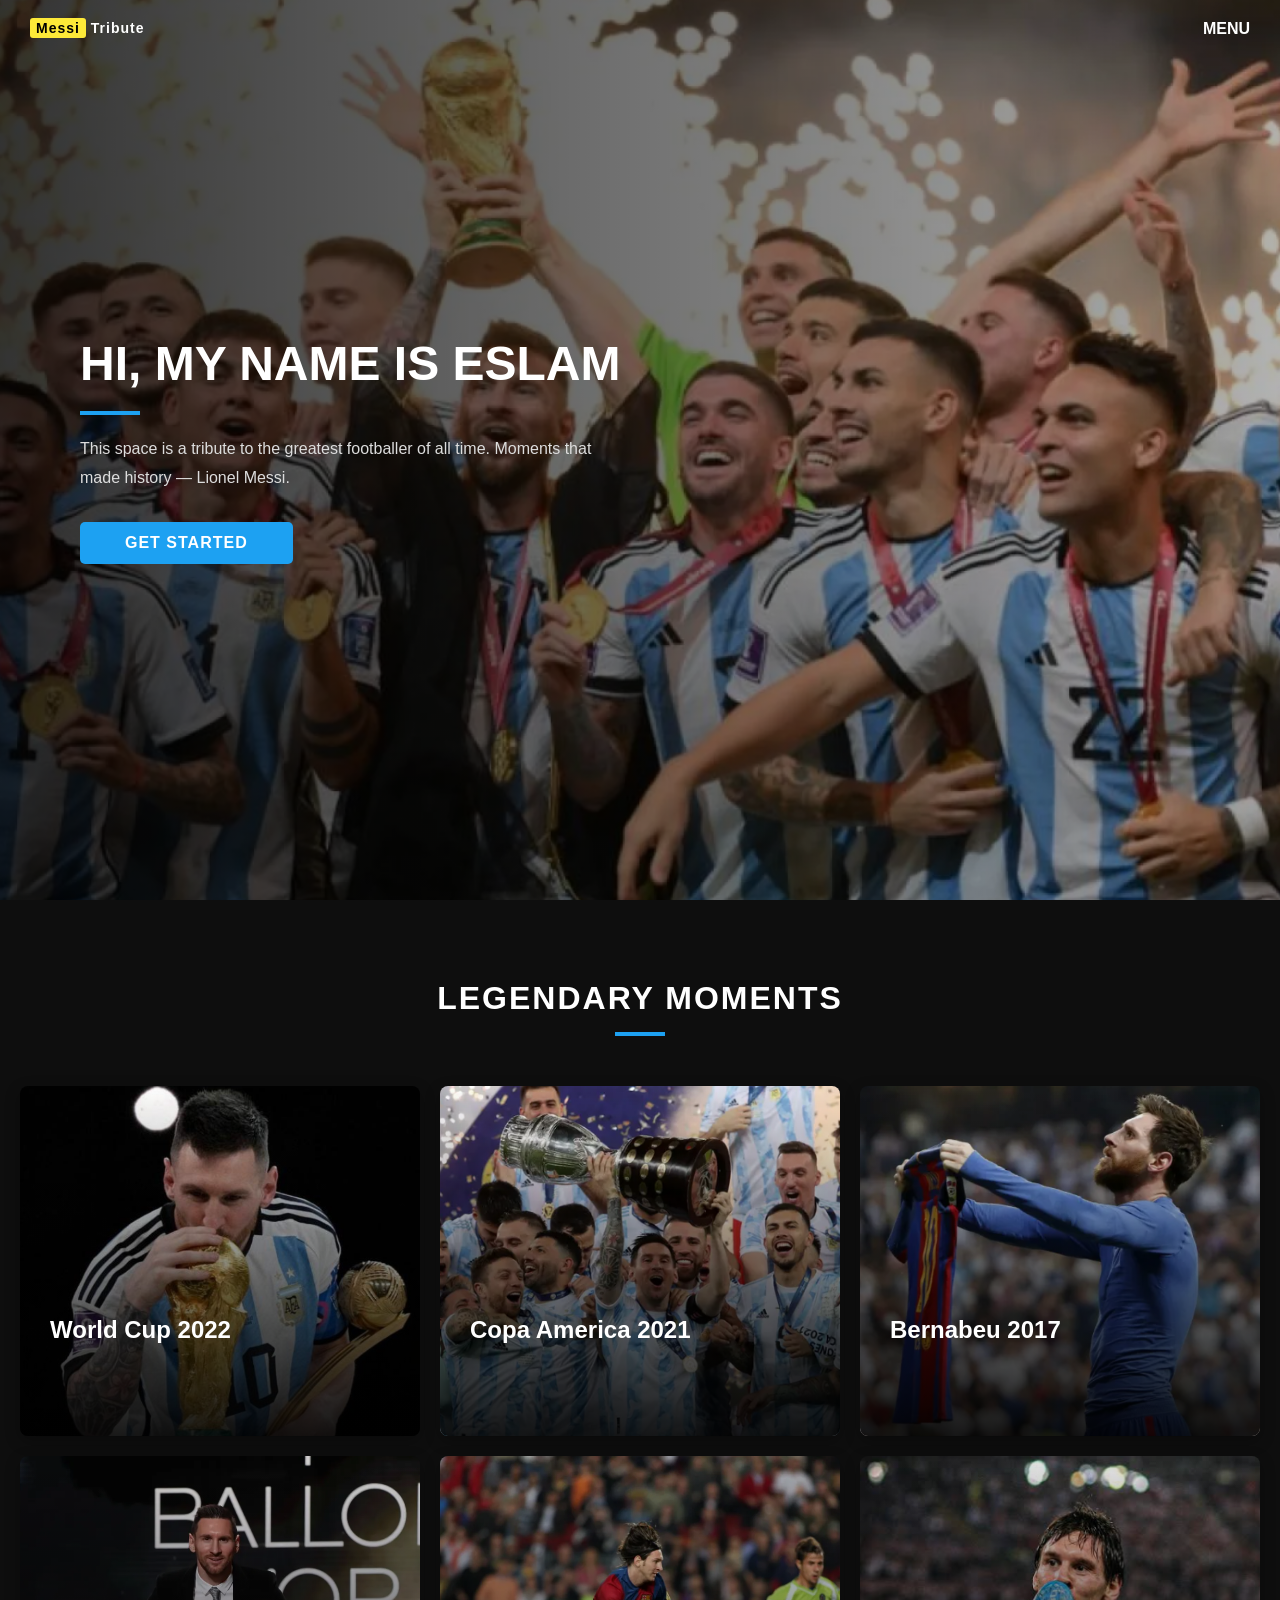
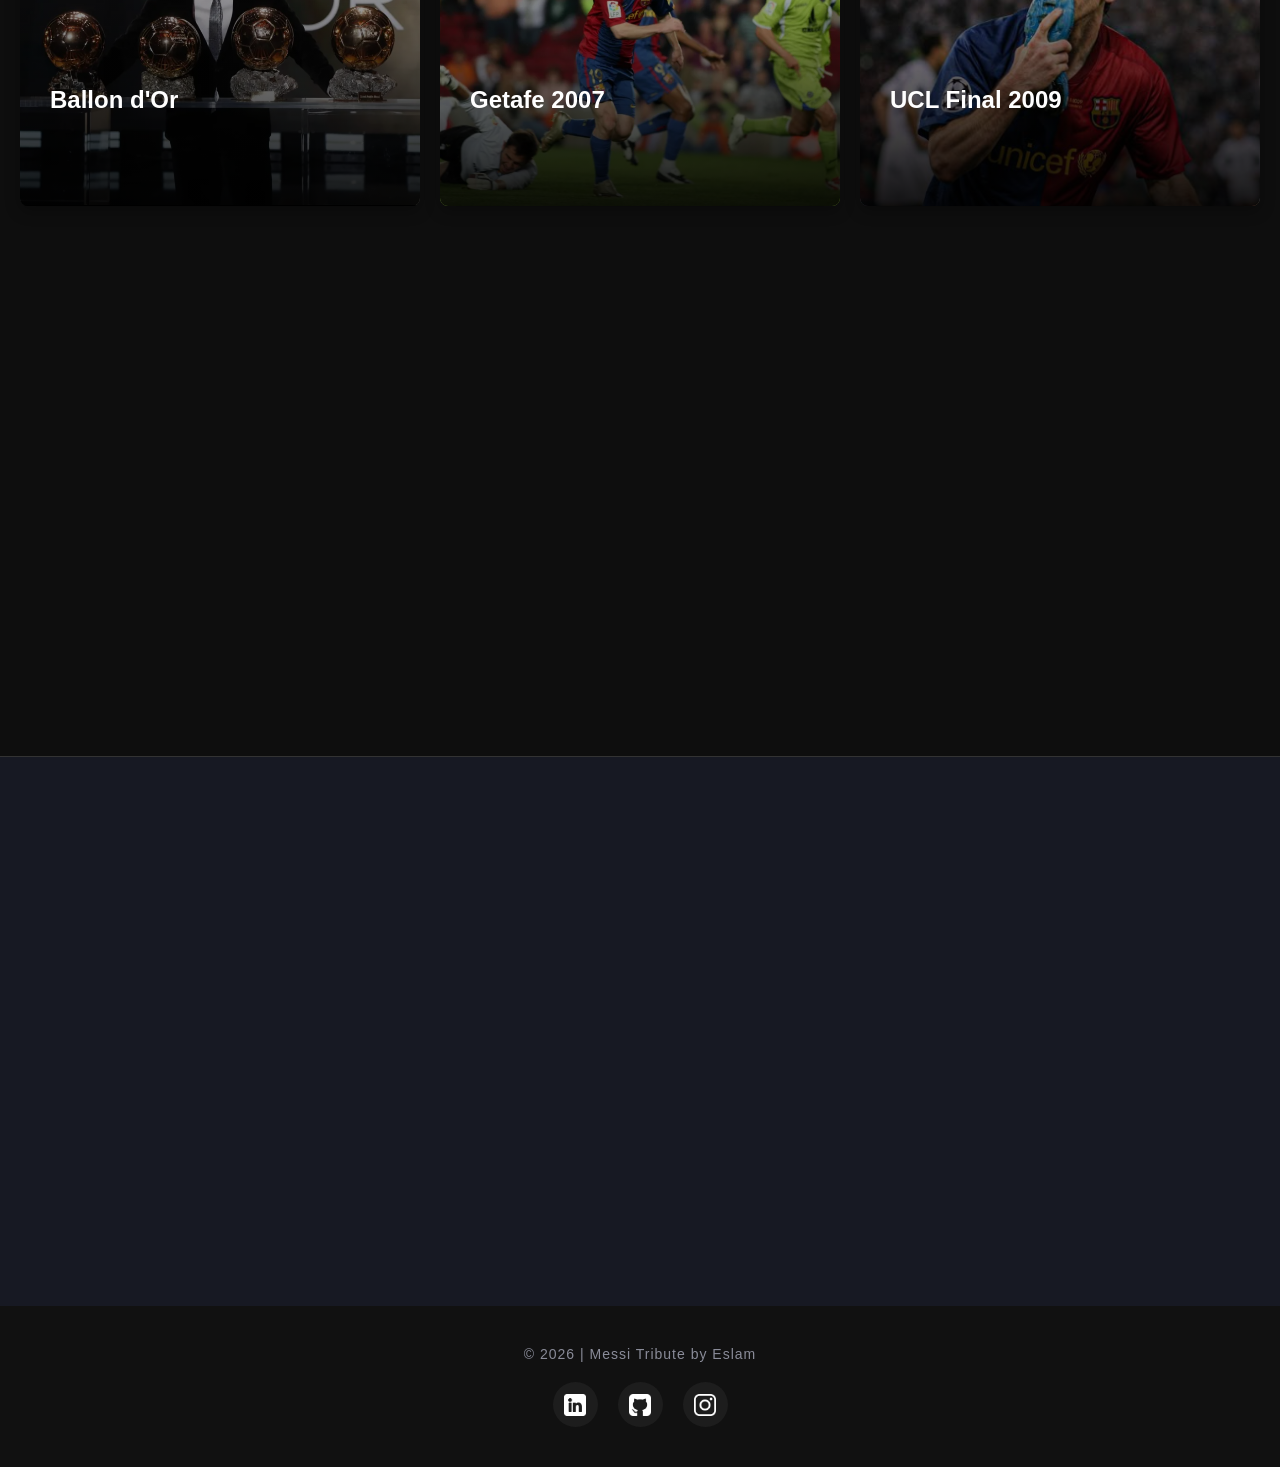
==== index.html @ adc0b9a9 "Initial commit - Messi Tribute Project" ====
<!DOCTYPE html>
<html lang="en">
<head>
    <meta charset="UTF-8">
    <title>Messi Tribute | Eslam</title>
    <meta name="viewport" content="width=device-width, initial-scale=1.0">
    <link rel="stylesheet" href="https://cdnjs.cloudflare.com/ajax/libs/font-awesome/6.4.0/css/all.min.css">
    <link rel="stylesheet" href="style.css">
    <script src="script.js" defer></script>
</head>
<body>

<button id="scrollToTopBtn" class="scroll-to-top"><i class="fa-solid fa-arrow-up"></i></button>

<div id="toast" class="toast">
    <i class="fa-solid fa-circle-check"></i> <span id="toast-msg">Message sent successfully!</span>
</div>

<header class="hero">
    <div class="overlay"></div>
    <a href="#gallery" class="menu">MENU</a>
    <h2 class="logo"><span>Messi</span> Tribute</h2>

    <div class="home1">
        <div class="hero-content fade-in">
            <h1>Hi, My Name Is Eslam</h1>
            <hr>
            <p>
                This space is a tribute to the greatest footballer of all time.  
                Moments that made history — Lionel Messi.
            </p>
            <a href="#gallery" class="btn">GET STARTED</a>
        </div>
    </div>
</header>

<main>
    <section class="gallery-section" id="gallery">
        <div class="section-title fade-in">
            <h2>Legendary Moments</h2>
            <hr>
        </div>
        <div class="gallery" id="gallery-container">
            </div>
    </section>

    <section class="contact-section" id="contact">
        <div class="contact-container fade-in">
            <form class="contact-form" id="contactForm" novalidate>
                <div class="section-title-small">
                    <h2>Get in Touch</h2>
                </div>
                
                <div class="row">
                    <div class="input-group">
                        <label for="name">NAME</label>
                        <input type="text" id="name" placeholder="Enter your name">
                        <span class="error-text" id="nameError">Name is required</span>
                    </div>
                    <div class="input-group">
                        <label for="email">EMAIL</label>
                        <input type="email" id="email" placeholder="Enter your email">
                        <span class="error-text" id="emailError">Please enter a valid email</span>
                    </div>
                </div>
                
                <div class="input-group">
                    <label for="message">MESSAGE</label>
                    <textarea id="message" rows="6" placeholder="Your message..."></textarea>
                    <span class="error-text" id="messageError">Message cannot be empty</span>
                </div>

                <div class="form-actions">
                    <button type="submit" class="btn-submit">SEND MESSAGE</button>
                    <button type="button" class="btn-clear" id="clearFormBtn">CLEAR</button>
                </div>
            </form>

            <div class="contact-info">
                <div class="info-item">
                    <div class="icon"><i class="fa-solid fa-envelope"></i></div>
                    <div class="details">
                        <h4>Email</h4>
                        <p>eslam9076460@gmail.com</p>
                    </div>
                </div>

                <div class="info-item">
                    <div class="icon"><i class="fa-solid fa-phone"></i></div>
                    <div class="details">
                        <h4>Phone</h4>
                        <p>01028103634</p>
                    </div>
                </div>

                <div class="info-item">
                    <div class="icon"><i class="fa-solid fa-house"></i></div>
                    <div class="details">
                        <h4>Address</h4>
                        <p>Qena - Deshna</p>
                    </div>
                </div>
            </div>
        </div>
    </section>
</main>

<footer class="footer">
    <div class="footer-content">
        <p>© 2026 | Messi Tribute by Eslam</p>
        
        <div class="social-icons">
            <a href="https://www.linkedin.com/in/eslam-yasser-a57435353/" target="_blank" title="LinkedIn">
                <img src="./img/linkedin.png" alt="LinkedIn">
            </a>
            <a href="https://github.com/programmer-eslamyasser" target="_blank" title="GitHub">
                <img src="./img/github-sign.png" alt="GitHub">
            </a>
            <a href="https://www.instagram.com/eslamyasserfawzi/" target="_blank" title="Instagram">
                <img src="./img/instagram.png" alt="Instagram">
            </a>
        </div>
    </div>
</footer>

</body>
</html>
---- style.css ----
/* ===== CSS Variables & Reset ===== */
:root {
    --primary-color: #1da1f2;
    --primary-hover: #1583c7;
    --bg-main: #0e0e0e;
    --bg-alt: #171923;
    --text-light: #ffffff;
    --text-muted: #8a8c99;
    --error-color: #ff4d4d;
    --success-color: #28a745;
    --card-bg: rgba(255, 255, 255, 0.05);
}

* {
    margin: 0;
    padding: 0;
    box-sizing: border-box;
    font-family: 'Segoe UI', Tahoma, Geneva, Verdana, sans-serif;
}

html { scroll-behavior: smooth; }

body {
    background-color: var(--bg-main);
    color: var(--text-light);
    overflow-x: hidden;
}

/* ===== Animations ===== */
.fade-in {
    opacity: 0;
    transform: translateY(30px);
    transition: opacity 0.8s ease-out, transform 0.8s ease-out;
}

.fade-in.visible {
    opacity: 1;
    transform: translateY(0);
}

/* ===== Global Components ===== */
.btn {
    text-decoration: none;
    color: var(--text-light);
    background: var(--primary-color);
    padding: 12px 45px;
    border-radius: 5px;
    display: inline-block;
    font-weight: bold;
    letter-spacing: 1px;
    transition: background 0.3s, transform 0.2s;
    cursor: pointer;
    border: none;
}

.btn:hover { background: var(--primary-hover); transform: translateY(-2px); }

.logo { font-size: 14px; color: var(--text-light); letter-spacing: 1px; z-index: 10; }
.logo span { background: #fde938; color: black; padding: 2px 6px; border-radius: 3px; }

/* ===== Hero Section ===== */
.hero {
    height: 100vh;
    background-image: url("./img/backgraondMesi_1.png");
    background-size: cover;
    background-position: center;
    background-repeat: no-repeat;
    background-attachment: fixed;
    position: relative;
}

.hero .overlay {
    position: absolute; top: 0; left: 0; width: 100%; height: 100%;
    background: linear-gradient(to right, rgba(0,0,0,0.8) 0%, rgba(0,0,0,0.3) 100%);
}

.hero .logo { position: absolute; top: 20px; left: 30px; }
.hero .menu { position: absolute; top: 20px; right: 30px; color: var(--text-light); text-decoration: none; font-weight: bold; z-index: 10; }

.home1 {
    position: relative; z-index: 2; height: 100%;
    display: flex; align-items: center; padding-left: 80px;
}

.hero-content { max-width: 550px; }
.hero-content h1 { font-size: 48px; margin-bottom: 20px; text-transform: uppercase; }
.hero-content hr { width: 60px; border: 2px solid var(--primary-color); margin-bottom: 20px; }
.hero-content p { font-size: 16px; margin-bottom: 30px; line-height: 1.8; color: #ddd; }

/* ===== Gallery Section ===== */
.gallery-section { padding: 80px 20px; max-width: 1400px; margin: 0 auto; }
.section-title { text-align: center; margin-bottom: 50px; }
.section-title h2 { font-size: 32px; text-transform: uppercase; letter-spacing: 2px; }
.section-title hr { width: 50px; border: 2px solid var(--primary-color); margin: 15px auto; }

.gallery {
    display: grid;
    grid-template-columns: repeat(auto-fit, minmax(350px, 1fr));
    gap: 20px;
}

.gallery-item {
    position: relative; height: 350px; border-radius: 8px; overflow: hidden;
    cursor: pointer; box-shadow: 0 5px 15px rgba(0,0,0,0.3);
}

.gallery-item:nth-child(7) { grid-column: 1 / -1; height: 450px; }
.gallery-item img { width: 100%; height: 100%; object-fit: cover; transition: transform 0.6s ease; }

.gallery-overlay {
    position: absolute; bottom: 0; left: 0; right: 0; height: 100%;
    background: linear-gradient(to top, rgba(0,0,0,0.9), transparent);
    display: flex; flex-direction: column; justify-content: flex-end;
    padding: 30px; transition: background 0.4s ease;
}

.gallery-item:hover img { transform: scale(1.1); }
.gallery-item:hover .gallery-overlay { background: linear-gradient(to top, rgba(0,0,0,0.9) 20%, rgba(0,0,0,0.4)); }

.item-text h3 { font-size: 24px; margin-bottom: 8px; transform: translateY(20px); transition: 0.4s ease; }
.item-text hr { width: 40px; border: 1px solid var(--primary-color); margin-bottom: 10px; opacity: 0; transition: 0.4s ease; }
.item-text p { font-size: 13px; letter-spacing: 1px; color: #ccc; transform: translateY(20px); opacity: 0; transition: 0.4s ease; }

.btn-details {
    margin-top: 15px; background: transparent; border: 1px solid var(--primary-color);
    color: var(--primary-color); padding: 8px 20px; font-size: 12px;
    border-radius: 4px; cursor: pointer; opacity: 0; transform: translateY(20px);
    transition: 0.4s ease, background 0.3s, color 0.3s;
}

.btn-details:hover { background: var(--primary-color); color: #fff; }

.gallery-item:hover .item-text h3,
.gallery-item:hover .item-text p,
.gallery-item:hover .btn-details { transform: translateY(0); opacity: 1; }
.gallery-item:hover .item-text hr { opacity: 1; }

/* ===== Contact Section ===== */
.contact-section { padding: 80px 20px; background-color: var(--bg-alt); border-top: 1px solid #333; }
.contact-container { display: flex; justify-content: space-between; gap: 60px; max-width: 1200px; margin: 0 auto; }
.section-title-small h2 { font-size: 28px; margin-bottom: 30px; color: var(--text-light); }

.contact-form { flex: 2; }
.contact-form .row { display: flex; gap: 20px; }
.input-group { width: 100%; margin-bottom: 25px; position: relative; }
.input-group label { display: block; font-size: 12px; font-weight: bold; letter-spacing: 1.5px; margin-bottom: 8px; color: #ccc; }
.input-group input, .input-group textarea {
    width: 100%; background-color: var(--card-bg); border: 1px solid rgba(255, 255, 255, 0.1);
    border-radius: 4px; padding: 15px; color: white; font-size: 15px; outline: none; transition: 0.3s;
}
.input-group input:focus, .input-group textarea:focus { border-color: var(--primary-color); background-color: rgba(255, 255, 255, 0.08); }

.input-group input.invalid, .input-group textarea.invalid { border-color: var(--error-color); }
.input-group input.valid, .input-group textarea.valid { border-color: var(--success-color); }
.error-text { color: var(--error-color); font-size: 12px; position: absolute; bottom: -18px; left: 0; display: none; }
.input-group.error .error-text { display: block; }

.form-actions { display: flex; gap: 20px; margin-top: 10px; }
.btn-submit { background-color: var(--text-light); color: var(--bg-alt); border: none; padding: 15px 30px; font-size: 12px; font-weight: bold; cursor: pointer; border-radius: 4px; transition: 0.3s; }
.btn-submit:hover { background-color: #dce1eb; }
.btn-clear { background-color: transparent; color: var(--text-light); border: 1px solid rgba(255, 255, 255, 0.3); padding: 15px 30px; font-size: 12px; font-weight: bold; cursor: pointer; border-radius: 4px; transition: 0.3s; }
.btn-clear:hover { border-color: var(--primary-color); color: var(--primary-color); }

.contact-info { flex: 1; border-left: 1px solid rgba(255, 255, 255, 0.1); padding-left: 50px; display: flex; flex-direction: column; gap: 40px; padding-top: 20px; }
.info-item { display: flex; align-items: flex-start; gap: 20px; }
.info-item .icon { background-color: var(--text-light); color: var(--bg-alt); width: 40px; height: 40px; border-radius: 50%; display: flex; align-items: center; justify-content: center; font-size: 16px; flex-shrink: 0; }
.details h4 { font-size: 16px; margin-bottom: 8px; color: white; }
.details p { font-size: 14px; color: var(--text-muted); line-height: 1.5; }

/* ===== Footer & Social Icons ===== */
.footer { text-align: center; padding: 40px 20px; background: #111; color: var(--text-muted); }
.footer-content { display: flex; flex-direction: column; align-items: center; gap: 20px; }
.footer-content p { font-size: 14px; letter-spacing: 1px; }

.social-icons { display: flex; justify-content: center; gap: 20px; }
.social-icons a {
    display: flex; align-items: center; justify-content: center;
    width: 45px; height: 45px; border-radius: 50%;
    background-color: rgba(255, 255, 255, 0.05); transition: all 0.3s ease;
}
.social-icons img { width: 22px; height: 22px; filter: invert(1) brightness(2); transition: transform 0.3s ease; }
.social-icons a:hover { background-color: var(--primary-color); transform: translateY(-5px); box-shadow: 0 5px 15px rgba(29, 161, 242, 0.4); }
.social-icons a:hover img { transform: scale(1.1); filter: invert(1) brightness(10); }

/* ===== Utilities ===== */
.scroll-to-top {
    position: fixed; bottom: 30px; right: 30px; width: 45px; height: 45px;
    background: var(--primary-color); color: white; border: none; border-radius: 50%;
    font-size: 18px; cursor: pointer; opacity: 0; visibility: hidden; transition: 0.3s; z-index: 999; box-shadow: 0 4px 10px rgba(0,0,0,0.3);
}
.scroll-to-top.show { opacity: 1; visibility: visible; }
.scroll-to-top:hover { background: var(--primary-hover); transform: translateY(-3px); }

.toast {
    position: fixed; top: 20px; right: -350px; background: var(--success-color); color: white;
    padding: 15px 25px; border-radius: 5px; font-weight: bold; display: flex; align-items: center; gap: 10px;
    box-shadow: 0 5px 15px rgba(0,0,0,0.2); transition: right 0.4s ease-in-out; z-index: 1000;
}
.toast.show { right: 20px; }

/* ===== Details Page Styles ===== */
.navbar { display: flex; justify-content: space-between; align-items: center; padding: 20px 50px; background: var(--bg-alt); border-bottom: 1px solid #333; }
.btn-back-nav { color: var(--text-light); text-decoration: none; font-weight: bold; transition: 0.3s; }
.btn-back-nav:hover { color: var(--primary-color); }

.details-page { padding: 60px 20px; min-height: calc(100vh - 150px); display: flex; justify-content: center; align-items: center; }
.details-card {
    background: var(--bg-alt); max-width: 1000px; width: 100%;
    border-radius: 12px; overflow: hidden; box-shadow: 0 10px 30px rgba(0,0,0,0.5);
    display: flex; flex-direction: column;
}
.details-img-wrapper { width: 100%; height: 500px; overflow: hidden; }
.details-img-wrapper img { width: 100%; height: 100%; object-fit: cover; }

.details-content { padding: 50px; }
.details-content h1 { font-size: 38px; margin-bottom: 10px; color: var(--primary-color); }
.details-content h3 { font-size: 18px; color: #aaa; margin-bottom: 25px; text-transform: uppercase; letter-spacing: 1px; }
.details-content hr { width: 60px; border: 1px solid #444; margin-bottom: 30px; }

/* تنسيق المقالات الطويلة */
.article-text {
    font-size: 16px;
    line-height: 1.9;
    color: #ddd;
    text-align: justify;
}
.article-text p { margin-bottom: 20px; }
.article-text p:last-child { margin-bottom: 0; }

/* ===== YouTube Button ===== */
.action-buttons {
    margin-top: 40px;
    display: flex;
    justify-content: flex-start;
}

.btn-youtube {
    display: inline-flex;
    align-items: center;
    gap: 12px;
    background-color: #ff0000;
    color: white;
    padding: 15px 30px;
    border-radius: 8px;
    text-decoration: none;
    font-weight: bold;
    font-size: 16px;
    letter-spacing: 1px;
    transition: all 0.3s ease;
    box-shadow: 0 4px 15px rgba(255, 0, 0, 0.3);
}

.btn-youtube i { font-size: 24px; }

.btn-youtube:hover {
    background-color: #cc0000;
    transform: translateY(-3px);
    box-shadow: 0 6px 20px rgba(255, 0, 0, 0.5);
    color: white;
}

/* ===== Responsive (Mobile) ===== */
@media (max-width: 768px) {
    .home1 { padding-left: 30px; }
    .hero-content h1 { font-size: 36px; }
    .gallery-item:nth-child(7) { height: 350px; }
    .contact-container { flex-direction: column; gap: 40px; }
    .contact-form .row { flex-direction: column; gap: 0; }
    .contact-info { border-left: none; padding-left: 0; border-top: 1px solid rgba(255, 255, 255, 0.1); padding-top: 40px; }
    .navbar { padding: 20px; }
    .details-img-wrapper { height: 300px; }
    .details-content { padding: 25px; }
    .details-content h1 { font-size: 28px; }
    .btn-youtube { width: 100%; justify-content: center; }
}
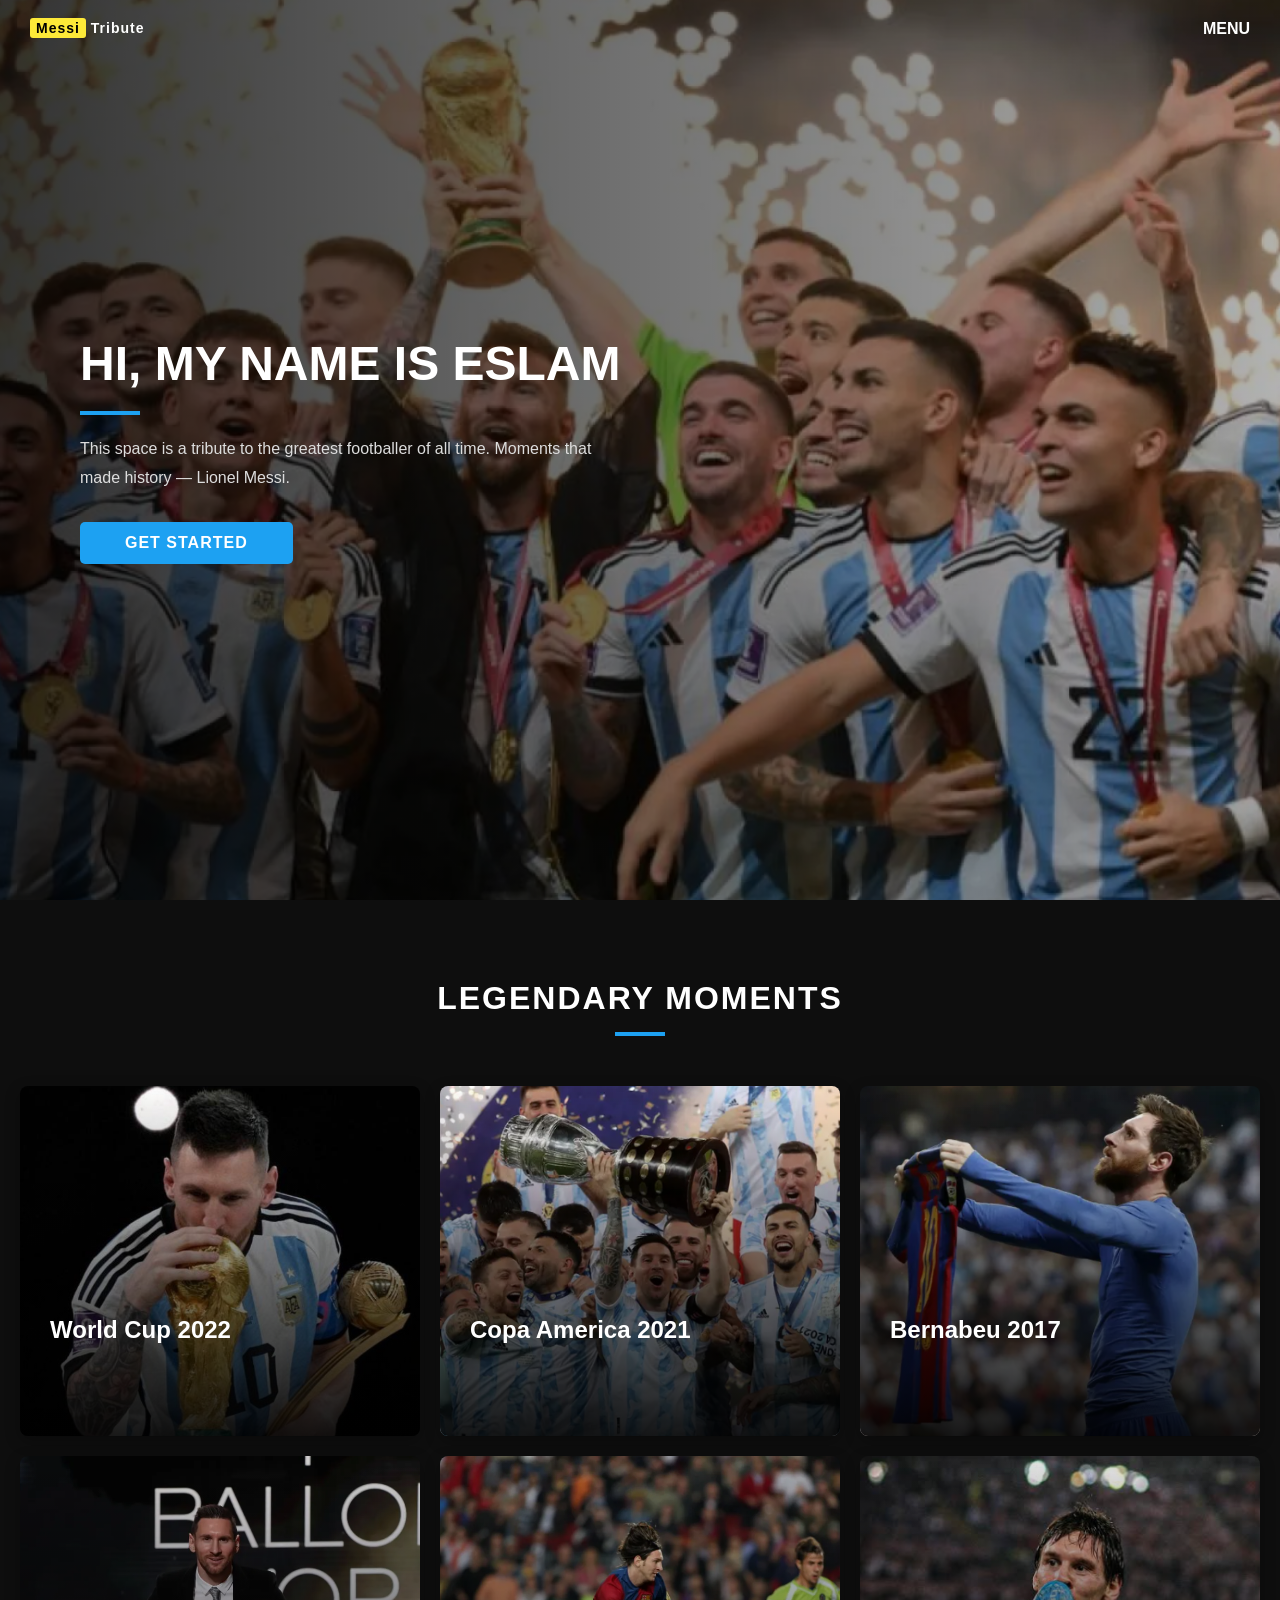
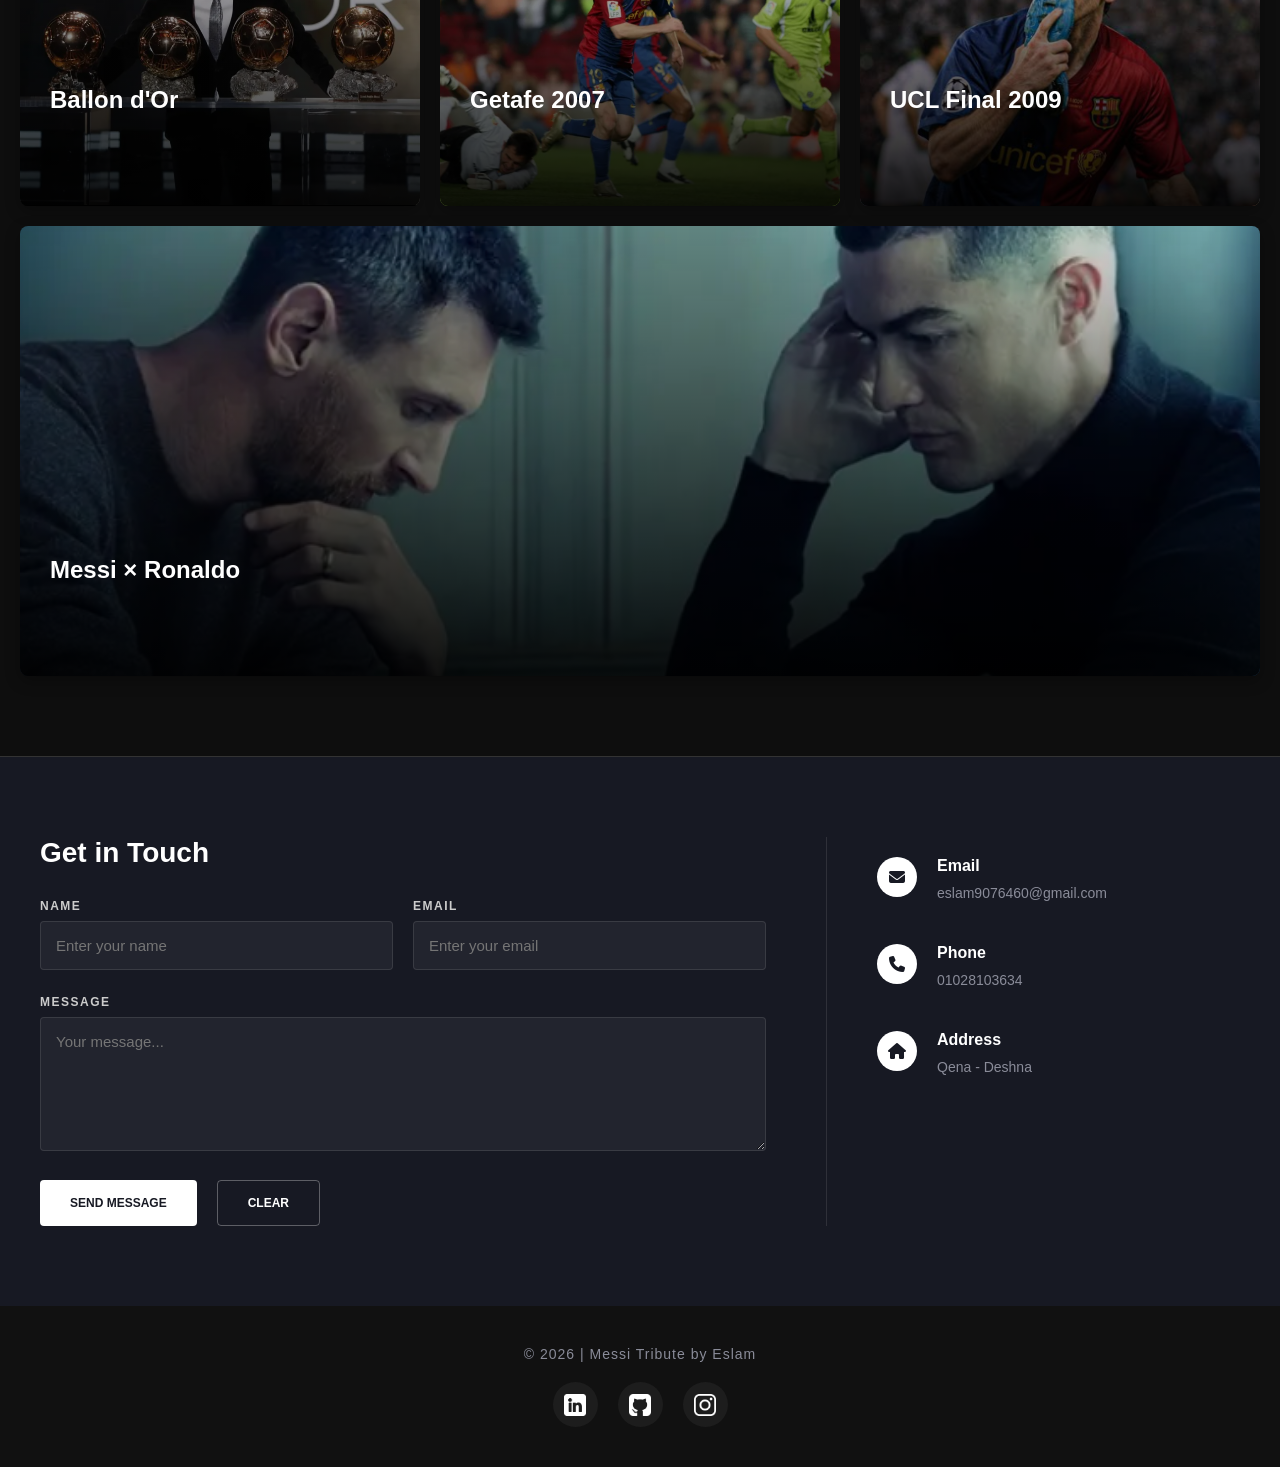
==== commit 419cceaf: "Update index and details pages with improvements" ====
--- a/index.html
+++ b/index.html
@@ -4,79 +4,113 @@
     <meta charset="UTF-8">
     <title>Messi Tribute | Eslam</title>
     <meta name="viewport" content="width=device-width, initial-scale=1.0">
+
+    <!-- Icons library -->
     <link rel="stylesheet" href="https://cdnjs.cloudflare.com/ajax/libs/font-awesome/6.4.0/css/all.min.css">
+
+    <!-- Main stylesheet -->
     <link rel="stylesheet" href="style.css">
+
+    <!-- Main JavaScript logic -->
     <script src="script.js" defer></script>
 </head>
+
 <body>
 
-<button id="scrollToTopBtn" class="scroll-to-top"><i class="fa-solid fa-arrow-up"></i></button>
+<!-- Scroll to top button -->
+<button id="scrollToTopBtn" class="scroll-to-top">
+    <i class="fa-solid fa-arrow-up"></i>
+</button>
 
+<!-- Toast notification -->
 <div id="toast" class="toast">
-    <i class="fa-solid fa-circle-check"></i> <span id="toast-msg">Message sent successfully!</span>
+    <i class="fa-solid fa-circle-check"></i>
+    <span id="toast-msg">Message sent successfully!</span>
 </div>
 
+<!-- Hero section -->
 <header class="hero">
     <div class="overlay"></div>
+
+    <!-- Navigation menu anchor -->
     <a href="#gallery" class="menu">MENU</a>
+
+    <!-- Logo -->
     <h2 class="logo"><span>Messi</span> Tribute</h2>
 
     <div class="home1">
         <div class="hero-content fade-in">
+
+            <!-- Hero intro text -->
             <h1>Hi, My Name Is Eslam</h1>
             <hr>
+
             <p>
                 This space is a tribute to the greatest footballer of all time.  
                 Moments that made history — Lionel Messi.
             </p>
+
             <a href="#gallery" class="btn">GET STARTED</a>
         </div>
     </div>
 </header>
 
 <main>
+
+    <!-- Gallery section -->
     <section class="gallery-section" id="gallery">
         <div class="section-title fade-in">
             <h2>Legendary Moments</h2>
             <hr>
         </div>
+
+        <!-- Dynamic gallery injected by JavaScript -->
         <div class="gallery" id="gallery-container">
-            </div>
+        </div>
     </section>
 
+    <!-- Contact section -->
     <section class="contact-section" id="contact">
         <div class="contact-container fade-in">
+
+            <!-- Contact form -->
             <form class="contact-form" id="contactForm" novalidate>
+
                 <div class="section-title-small">
                     <h2>Get in Touch</h2>
                 </div>
-                
+
                 <div class="row">
                     <div class="input-group">
                         <label for="name">NAME</label>
                         <input type="text" id="name" placeholder="Enter your name">
                         <span class="error-text" id="nameError">Name is required</span>
                     </div>
+
                     <div class="input-group">
                         <label for="email">EMAIL</label>
                         <input type="email" id="email" placeholder="Enter your email">
                         <span class="error-text" id="emailError">Please enter a valid email</span>
                     </div>
                 </div>
-                
+
                 <div class="input-group">
                     <label for="message">MESSAGE</label>
                     <textarea id="message" rows="6" placeholder="Your message..."></textarea>
                     <span class="error-text" id="messageError">Message cannot be empty</span>
                 </div>
 
+                <!-- Form actions -->
                 <div class="form-actions">
                     <button type="submit" class="btn-submit">SEND MESSAGE</button>
                     <button type="button" class="btn-clear" id="clearFormBtn">CLEAR</button>
                 </div>
+
             </form>
 
+            <!-- Contact information -->
             <div class="contact-info">
+
                 <div class="info-item">
                     <div class="icon"><i class="fa-solid fa-envelope"></i></div>
                     <div class="details">
@@ -100,22 +134,29 @@
                         <p>Qena - Deshna</p>
                     </div>
                 </div>
+
             </div>
+
         </div>
     </section>
+
 </main>
 
+<!-- Footer -->
 <footer class="footer">
     <div class="footer-content">
         <p>© 2026 | Messi Tribute by Eslam</p>
-        
+
+        <!-- Social links -->
         <div class="social-icons">
             <a href="https://www.linkedin.com/in/eslam-yasser-a57435353/" target="_blank" title="LinkedIn">
                 <img src="./img/linkedin.png" alt="LinkedIn">
             </a>
+
             <a href="https://github.com/programmer-eslamyasser" target="_blank" title="GitHub">
                 <img src="./img/github-sign.png" alt="GitHub">
             </a>
+
             <a href="https://www.instagram.com/eslamyasserfawzi/" target="_blank" title="Instagram">
                 <img src="./img/instagram.png" alt="Instagram">
             </a>
